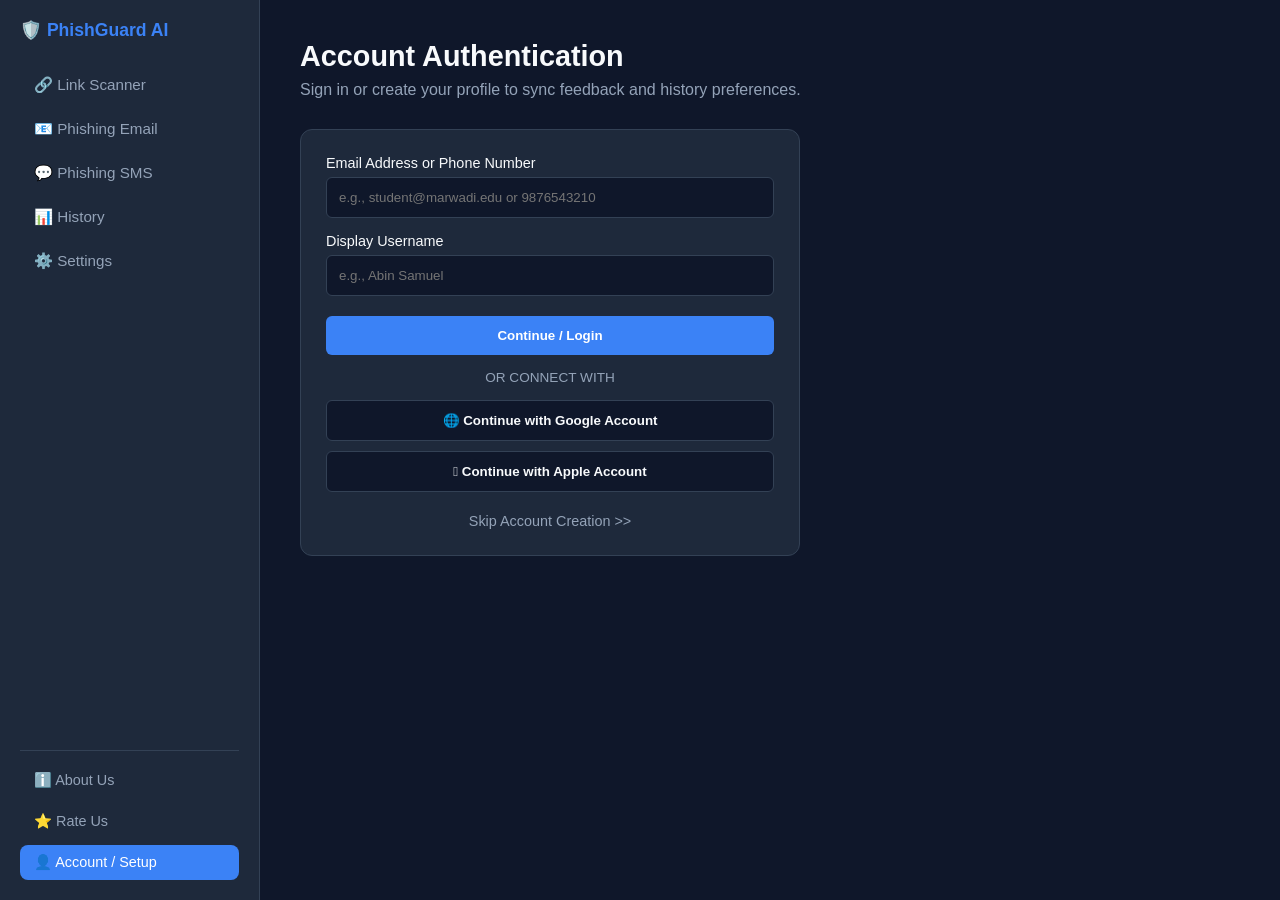
==== Client_Pages/account.html @ 61c74c81 "Add files via upload" ====
<!DOCTYPE html>
<html lang="en">
<head>
    <meta charset="UTF-8">
    <meta name="viewport" content="width=device-width, initial-scale=1.0">
    <title>AI Phishing Detector - Account Setup</title>
    <link rel="stylesheet" href="style.css">
    <script>
        if (localStorage.getItem('theme') === 'light') {
            document.documentElement.setAttribute('data-theme', 'light');
        }
    </script>
</head>
<body>

    <aside class="sidebar">
        <div class="logo-area">
            <h2>🛡️ PhishGuard AI</h2>
            <ul class="nav-links">
                <li><a href="index.html">🔗 Link Scanner</a></li>
                <li><a href="email.html">📧 Phishing Email</a></li>
                <li><a href="sms.html">💬 Phishing SMS</a></li>
                <li><a href="history.html">📊 History</a></li>
                <li><a href="settings.html">⚙️ Settings</a></li>
            </ul>
        </div>
        <ul class="sidebar-bottom">
            <li><a href="About Us.html">ℹ️ About Us</a></li>
            <li><a href="rating.html">⭐ Rate Us</a></li>
            <li class="active"><a href="account.html">👤 Account / Setup</a></li>
        </ul>
    </aside>

    <main class="main-content">
        <div class="header">
            <h1>Account Authentication</h1>
            <p>Sign in or create your profile to sync feedback and history preferences.</p>
        </div>

        <div class="form-card">
            <form onsubmit="handleAccountSubmit(event)">
                
                <!-- Error Message Box -->
                <div id="errorBox" style="display: none; background: rgba(239, 68, 68, 0.1); border-left: 4px solid var(--danger-color); color: var(--danger-color); padding: 12px; border-radius: 6px; margin-bottom: 15px; font-weight: 500; font-size: 0.9rem;">
                </div>

                <div class="form-group">
                    <label for="userIdentifier">Email Address or Phone Number</label>
                    <input type="text" id="userIdentifier" placeholder="e.g., student@marwadi.edu or 9876543210" required>
                </div>
                <div class="form-group">
                    <label for="profileName">Display Username</label>
                    <input type="text" id="profileName" placeholder="e.g., Abin Samuel" required>
                </div>
                <button type="submit" class="form-btn">Continue / Login</button>
            </form>

            <div class="divider">OR CONNECT WITH</div>

            <button class="social-btn" onclick="socialLogin('Google')">🌐 Continue with Google Account</button>
            <button class="social-btn" onclick="socialLogin('Apple')"> Continue with Apple Account</button>

            <div style="margin-top: 20px; text-align: center;">
                <a href="index.html" style="color: var(--text-muted); font-size: 0.9rem; text-decoration: none;">Skip Account Creation &gt;&gt;</a>
            </div>
        </div>
    </main>

    <script>
        window.onload = function() {
            const savedName = localStorage.getItem('accountName');
            const savedId = localStorage.getItem('accountIdentifier');
            if (savedName) document.getElementById('profileName').value = savedName;
            if (savedId) document.getElementById('userIdentifier').value = savedId;
        }

        function handleAccountSubmit(e) {
            e.preventDefault();
            
            const identifier = document.getElementById('userIdentifier').value.trim();
            const profileName = document.getElementById('profileName').value.trim();
            const errorBox = document.getElementById('errorBox');
            
            // Reset error box at every new submit attempt
            errorBox.style.display = 'none';
            errorBox.innerText = '';
            
            const emailPattern = /^[^\s@]+@[^\s@]+\.[^\s@]+$/;
            const phonePattern = /^\d{10}$/; 
            
            if (!emailPattern.test(identifier) && !phonePattern.test(identifier)) {
                errorBox.innerText = "⚠️ Please enter a valid Email address or a 10-digit Phone number.";
                errorBox.style.display = 'block';
                return; // Stop execution here if error
            }
            
            if (profileName === "") {
                errorBox.innerText = "⚠️ Display username cannot be empty.";
                errorBox.style.display = 'block';
                return;
            }

            // Success Execution
            localStorage.setItem('accountIdentifier', identifier);
            localStorage.setItem('accountName', profileName);
            alert("Account configured successfully!");
            window.location.href = "index.html";
        }

        function socialLogin(provider) {
            localStorage.setItem('accountName', provider === 'Google' ? 'Google User' : 'Apple User');
            localStorage.setItem('accountIdentifier', `auth@${provider.toLowerCase()}.com`);
            alert(`Authenticated via ${provider}! Redirecting.`);
            window.location.href = "index.html";
        }
    </script>
</body>
</html>
---- Client_Pages/style.css ----
:root {
    --bg-color: #0f172a;
    --sidebar-bg: #1e293b;
    --card-bg: #1e293b;
    --text-color: #f8fafc;
    --text-muted: #94a3b8;
    --accent-color: #3b82f6;
    --safe-color: #22c55e;
    --danger-color: #ef4444;
    --border-color: #334155;
}

[data-theme="light"] {
    --bg-color: #f1f5f9;
    --sidebar-bg: #ffffff;
    --card-bg: #ffffff;
    --text-color: #0f172a;
    --text-muted: #64748b;
    --accent-color: #2563eb;
    --safe-color: #16a34a;
    --danger-color: #dc2626;
    --border-color: #cbd5e1;
}

* {
    margin: 0;
    padding: 0;
    box-sizing: border-box;
    font-family: 'Segoe UI', Tahoma, Geneva, Verdana, sans-serif;
}

body {
    background-color: var(--bg-color);
    color: var(--text-color);
    display: flex;
    height: 100vh;
    overflow: hidden;
    transition: background 0.3s, color 0.3s;
}

/* Sidebar Layout */
.sidebar {
    width: 260px;
    background-color: var(--sidebar-bg);
    border-right: 1px solid var(--border-color);
    display: flex;
    flex-direction: column;
    justify-content: space-between;
    padding: 20px;
}

.logo-area h2 {
    font-size: 1.1rem;
    color: var(--accent-color);
    margin-bottom: 25px;
    display: flex;
    align-items: center;
    gap: 10px;
}

.nav-links {
    list-style: none;
    display: flex;
    flex-direction: column;
    gap: 6px;
    overflow-y: auto;
    max-height: calc(100vh - 200px);
}

.nav-links li a {
    display: flex;
    align-items: center;
    gap: 12px;
    padding: 10px 14px;
    color: var(--text-muted);
    text-decoration: none;
    border-radius: 8px;
    font-weight: 500;
    font-size: 0.95rem;
    transition: all 0.2s ease;
}

.nav-links li.active a, .nav-links li a:hover {
    background-color: var(--accent-color);
    color: #ffffff;
}

.sidebar-bottom {
    display: flex;
    flex-direction: column;
    gap: 6px;
    border-top: 1px solid var(--border-color);
    padding-top: 12px;
}

.sidebar-bottom a {
    display: flex;
    align-items: center;
    gap: 12px;
    padding: 9px 14px;
    color: var(--text-muted);
    text-decoration: none;
    border-radius: 8px;
    font-weight: 500;
    font-size: 0.9rem;
    transition: all 0.2s ease;
}

.sidebar-bottom li {
    list-style: none;
}

.sidebar-bottom li.active a, .sidebar-bottom a:hover {
    background-color: var(--accent-color);
    color: #ffffff;
}

/* Main Content Area */
.main-content {
    flex: 1;
    display: flex;
    flex-direction: column;
    overflow-y: auto;
    padding: 40px;
}

.header h1 {
    font-size: 1.8rem;
    margin-bottom: 8px;
}

.header p {
    color: var(--text-muted);
    margin-bottom: 30px;
}

/* Filter Bar for History */
.filter-bar {
    display: flex;
    gap: 10px;
    margin-bottom: 20px;
}

.filter-btn {
    padding: 8px 16px;
    background: var(--card-bg);
    color: var(--text-muted);
    border: 1px solid var(--border-color);
    border-radius: 6px;
    cursor: pointer;
    font-weight: 600;
    font-size: 0.9rem;
    transition: all 0.2s;
}

.filter-btn.active, .filter-btn:hover {
    background-color: var(--accent-color);
    color: white;
    border-color: var(--accent-color);
}

/* Scanner Boxes */
.scanner-container {
    background-color: var(--card-bg);
    border: 1px solid var(--border-color);
    padding: 30px;
    border-radius: 12px;
    box-shadow: 0 4px 6px -1px rgba(0, 0, 0, 0.1);
    margin-bottom: 30px;
}

.input-group {
    display: flex;
    gap: 15px;
}

.input-group input, .input-group textarea {
    flex: 1;
    padding: 14px 18px;
    background: var(--bg-color);
    border: 1px solid var(--border-color);
    border-radius: 8px;
    color: var(--text-color);
    font-size: 1rem;
    outline: none;
}

.input-group textarea {
    resize: vertical;
    min-height: 80px;
}

.input-group input:focus, .input-group textarea:focus {
    border-color: var(--accent-color);
}

.input-group button {
    padding: 0 25px;
    background-color: var(--accent-color);
    color: white;
    border: none;
    border-radius: 8px;
    font-weight: 600;
    cursor: pointer;
    transition: opacity 0.2s;
    height: fit-content;
    align-self: flex-end;
    padding-top: 14px;
    padding-bottom: 14px;
}

.input-group button:hover {
    opacity: 0.9;
}

/* Result Box */
.result-box {
    margin-top: 20px;
    padding: 20px;
    border-radius: 8px;
    background: var(--bg-color);
    border: 1px solid var(--border-color);
    display: none;
}

.result-box.safe {
    border-left: 5px solid var(--safe-color);
}

.result-box.danger {
    border-left: 5px solid var(--danger-color);
}

/* History Section */
.history-section-header {
    display: flex;
    justify-content: space-between;
    align-items: center;
    margin-bottom: 15px;
}

.history-section-header h3 {
    font-size: 1.2rem;
}

.see-more-btn {
    color: var(--accent-color);
    text-decoration: none;
    font-weight: 600;
    font-size: 0.9rem;
}

.see-more-btn:hover {
    text-decoration: underline;
}

.history-list {
    display: flex;
    flex-direction: column;
    gap: 12px;
}

.history-item {
    background-color: var(--card-bg);
    border: 1px solid var(--border-color);
    padding: 15px 20px;
    border-radius: 8px;
    display: flex;
    justify-content: space-between;
    align-items: center;
    cursor: pointer;
    transition: transform 0.1s ease, border-color 0.2s;
}

.history-item:hover {
    border-color: var(--accent-color);
    transform: translateY(-1px);
}

.history-item.safe {
    border-left: 4px solid var(--safe-color);
}

.history-item.danger {
    border-left: 4px solid var(--danger-color);
}

.link-text {
    font-weight: 500;
    word-break: break-all;
}

.timestamp {
    font-size: 0.85rem;
    color: var(--text-muted);
    text-align: right;
    line-height: 1.3;
}

/* Forms & Cards */
.form-card {
    background-color: var(--card-bg);
    border: 1px solid var(--border-color);
    padding: 25px;
    border-radius: 12px;
    max-width: 500px;
    margin-bottom: 30px;
}

.form-group {
    margin-bottom: 15px;
}

.form-group label {
    display: block;
    margin-bottom: 6px;
    font-weight: 500;
    font-size: 0.9rem;
}

.form-group input {
    width: 100%;
    padding: 12px;
    background: var(--bg-color);
    border: 1px solid var(--border-color);
    border-radius: 6px;
    color: var(--text-color);
    outline: none;
}

.form-group input:focus {
    border-color: var(--accent-color);
}

.form-btn {
    width: 100%;
    padding: 12px;
    background: var(--accent-color);
    color: white;
    border: none;
    border-radius: 6px;
    cursor: pointer;
    font-weight: 600;
    margin-top: 5px;
}

.radio-group {
    display: flex;
    gap: 20px;
    margin-top: 10px;
}

.radio-label {
    display: flex;
    align-items: center;
    gap: 8px;
    cursor: pointer;
    font-weight: 500;
}

.social-btn {
    width: 100%;
    padding: 12px;
    background: var(--bg-color);
    color: var(--text-color);
    border: 1px solid var(--border-color);
    border-radius: 6px;
    cursor: pointer;
    font-weight: 600;
    margin-top: 10px;
    display: flex;
    align-items: center;
    justify-content: center;
    gap: 10px;
}

.social-btn:hover {
    border-color: var(--accent-color);
}

.divider {
    text-align: center;
    color: var(--text-muted);
    font-size: 0.85rem;
    margin: 15px 0;
}

/* Modal Popup */
.modal-overlay {
    position: fixed;
    top: 0; left: 0;
    width: 100%; height: 100%;
    background: rgba(0, 0, 0, 0.6);
    display: none;
    justify-content: center;
    align-items: center;
    z-index: 1000;
}

.modal-content {
    background: var(--card-bg);
    border: 1px solid var(--border-color);
    padding: 30px;
    border-radius: 12px;
    width: 400px;
    position: relative;
}

.close-modal {
    position: absolute;
    top: 15px; right: 20px;
    font-size: 1.2rem;
    cursor: pointer;
    color: var(--text-muted);
}

.star-rating-box {
    display: flex;
    gap: 8px;
    font-size: 1.6rem;
    cursor: pointer;
    margin-bottom: 15px;
}

.star {
    color: var(--text-muted);
}

.star.active {
    color: #f59e0b;
}
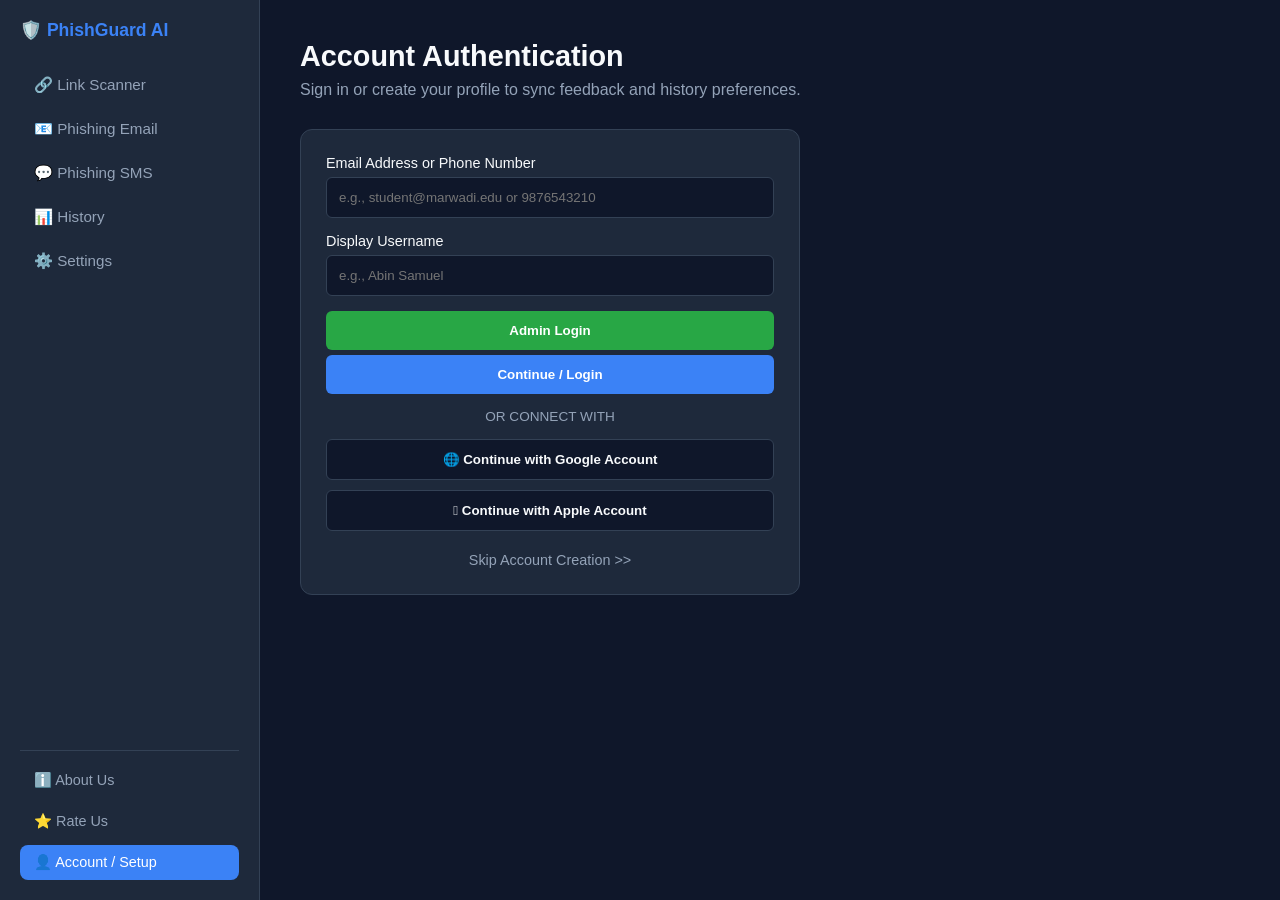
==== commit eee1ac8a: "Update admin login button in account.html Updated admin login button to link to the admin login page" ====
--- a/Client_Pages/account.html
+++ b/Client_Pages/account.html
@@ -52,6 +52,8 @@
                     <label for="profileName">Display Username</label>
                     <input type="text" id="profileName" placeholder="e.g., Abin Samuel" required>
                 </div>
+                <!-- Admin Login Button Updated Here -->
+                <button class="social-btn" style="background-color: #28a745; border: none; border-radius: 6px;"><a href="C:\Users\ABIN\OneDrive\Desktop\Web Technology\Wireframe\92500120036_ABIN-SAMUEL\Admin_Pages\admin-login.html" style="color: white; text-decoration: none; display: block; width: 100%;">Admin Login</a></button>
                 <button type="submit" class="form-btn">Continue / Login</button>
             </form>
 
@@ -115,4 +117,4 @@
         }
     </script>
 </body>
-</html>+</html>
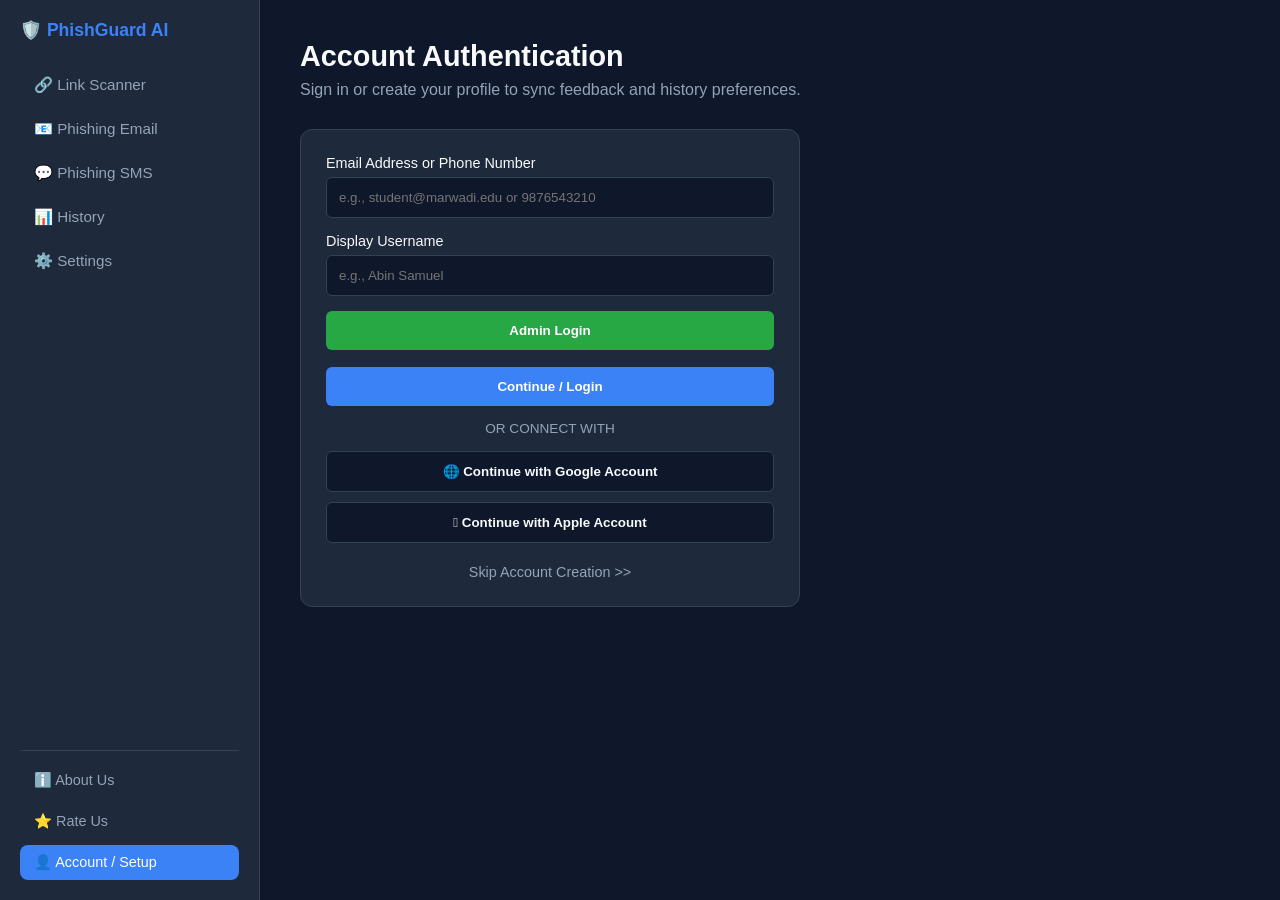
==== commit 214e5c86: "Update Admin Login button and validation logic" ====
--- a/Client_Pages/account.html
+++ b/Client_Pages/account.html
@@ -38,22 +38,24 @@
         </div>
 
         <div class="form-card">
-            <form onsubmit="handleAccountSubmit(event)">
+            <form id="accountForm" onsubmit="handleAccountSubmit(event)" novalidate>
                 
                 <!-- Error Message Box -->
-                <div id="errorBox" style="display: none; background: rgba(239, 68, 68, 0.1); border-left: 4px solid var(--danger-color); color: var(--danger-color); padding: 12px; border-radius: 6px; margin-bottom: 15px; font-weight: 500; font-size: 0.9rem;">
+                <div id="errorBox" style="display: none; background: rgba(239, 68, 68, 0.1); border-left: 4px solid var(--danger-color); color: var(--danger-color); padding: 12px; border-radius: 6px; margin-bottom: 15px; font-weight: 500; font-size: 0.9rem; line-height: 1.5;">
                 </div>
 
                 <div class="form-group">
                     <label for="userIdentifier">Email Address or Phone Number</label>
-                    <input type="text" id="userIdentifier" placeholder="e.g., student@marwadi.edu or 9876543210" required>
+                    <input type="text" id="userIdentifier" placeholder="e.g., student@marwadi.edu or 9876543210" maxlength="50" required>
                 </div>
                 <div class="form-group">
                     <label for="profileName">Display Username</label>
-                    <input type="text" id="profileName" placeholder="e.g., Abin Samuel" required>
+                    <input type="text" id="profileName" placeholder="e.g., Abin Samuel" maxlength="30" required>
                 </div>
-                <!-- Admin Login Button Updated Here -->
-                <button class="social-btn" style="background-color: #28a745; border: none; border-radius: 6px;"><a href="C:\Users\ABIN\OneDrive\Desktop\Web Technology\Wireframe\92500120036_ABIN-SAMUEL\Admin_Pages\admin-login.html" style="color: white; text-decoration: none; display: block; width: 100%;">Admin Login</a></button>
+                
+                <!-- Admin Login Button -->
+                <button type="button" class="social-btn" style="background-color: #28a745; border: none; border-radius: 6px; color: white; margin-bottom: 12px; cursor: pointer;" onclick="window.location.href='https://abin2512.github.io/PhishGuard-AI---Web-Technology---Project---Admin---Pages-/'">Admin Login</button>
+                
                 <button type="submit" class="form-btn">Continue / Login</button>
             </form>
 
@@ -83,26 +85,67 @@
             const profileName = document.getElementById('profileName').value.trim();
             const errorBox = document.getElementById('errorBox');
             
-            // Reset error box at every new submit attempt
+            // Reset error box
             errorBox.style.display = 'none';
-            errorBox.innerText = '';
+            errorBox.innerHTML = '';
             
-            const emailPattern = /^[^\s@]+@[^\s@]+\.[^\s@]+$/;
-            const phonePattern = /^\d{10}$/; 
-            
-            if (!emailPattern.test(identifier) && !phonePattern.test(identifier)) {
-                errorBox.innerText = "⚠️ Please enter a valid Email address or a 10-digit Phone number.";
-                errorBox.style.display = 'block';
-                return; // Stop execution here if error
-            }
-            
-            if (profileName === "") {
-                errorBox.innerText = "⚠️ Display username cannot be empty.";
-                errorBox.style.display = 'block';
-                return;
+            let errors = [];
+
+            // --- 1. Identifier (Email / Phone) Validation ---
+            if (!identifier) {
+                errors.push("⚠️ Email or Phone Number is required.");
+            } else {
+                // Remove optional +91 or 0 prefix for checking digits
+                const cleanedIdentifier = identifier.replace(/^(\+91|0)\s?/, '');
+                
+                const isNumeric = /^\d+$/.test(cleanedIdentifier);
+                
+                if (isNumeric) {
+                    if (cleanedIdentifier.length !== 10) {
+                        errors.push("⚠️ Phone number must be exactly 10 digits.");
+                    } else if (!/^[6-9]\d{9}$/.test(cleanedIdentifier)) {
+                        errors.push("⚠️ Enter a valid Indian mobile number (Starting with 6-9).");
+                    }
+                } else {
+                    // Strict Email Validation
+                    const emailPattern = /^[a-zA-Z0-9._%+-]+@[a-zA-Z0-9.-]+\.[a-zA-Z]{2,}$/;
+                    if (!emailPattern.test(identifier)) {
+                        errors.push("⚠️ Please enter a valid Email address.");
+                    }
+                }
             }
 
-            // Success Execution
+            // --- 2. Profile Name Validation ---
+            if (!profileName) {
+                errors.push("⚠️ Display username cannot be empty.");
+            } else {
+                if (profileName.length < 3) {
+                    errors.push("⚠️ Username must be at least 3 characters long.");
+                }
+                if (profileName.length > 30) {
+                    errors.push("⚠️ Username cannot exceed 30 characters.");
+                }
+                
+                // Allow alphabets, spaces, and periods (e.g., Abin S.)
+                const namePattern = /^[a-zA-Z\s.]+$/;
+                if (!namePattern.test(profileName)) {
+                    errors.push("⚠️ Username can only contain alphabets and periods (No numbers or special characters).");
+                }
+                
+                // Check for multiple consecutive spaces
+                if (/\s{2,}/.test(profileName)) {
+                    errors.push("⚠️ Username cannot contain multiple spaces together.");
+                }
+            }
+
+            // --- 3. Show Errors if any ---
+            if (errors.length > 0) {
+                errorBox.innerHTML = errors.join('<br>');
+                errorBox.style.display = 'block';
+                return; 
+            }
+
+            // --- Success Execution ---
             localStorage.setItem('accountIdentifier', identifier);
             localStorage.setItem('accountName', profileName);
             alert("Account configured successfully!");
